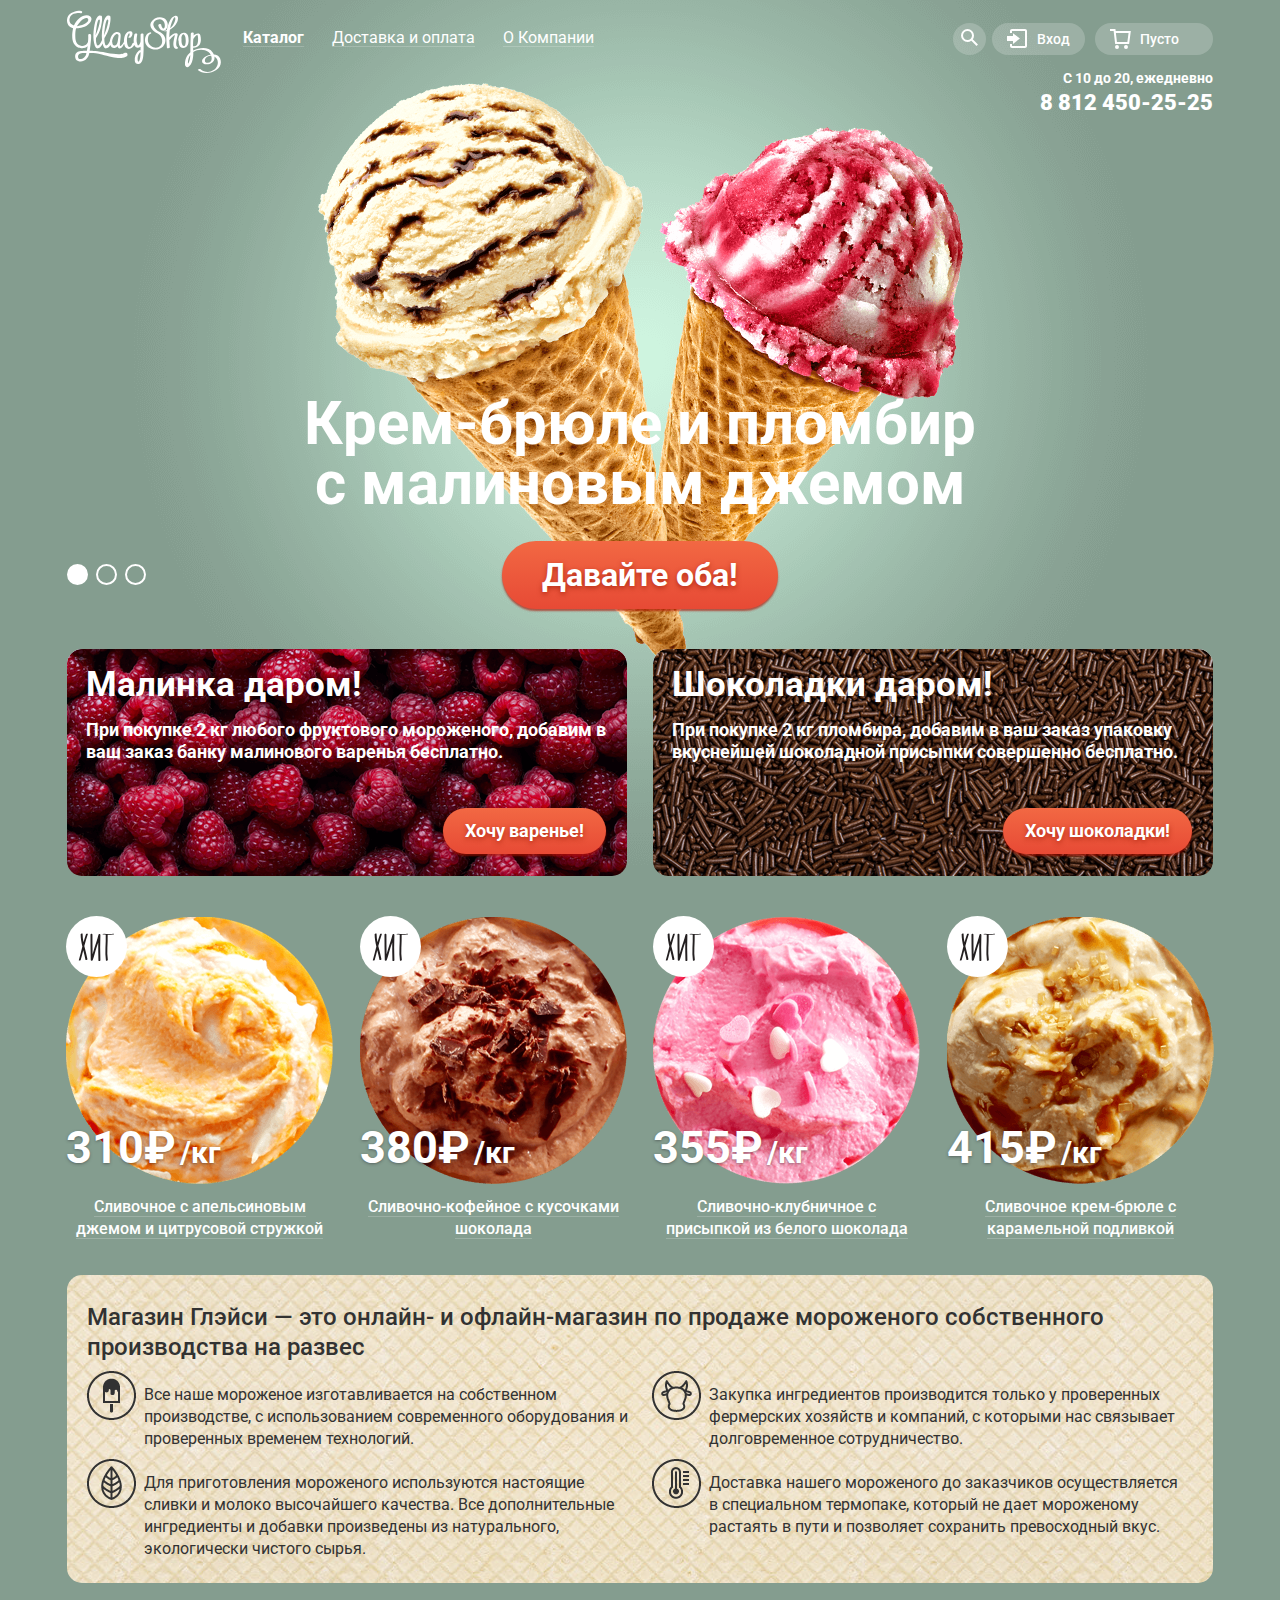
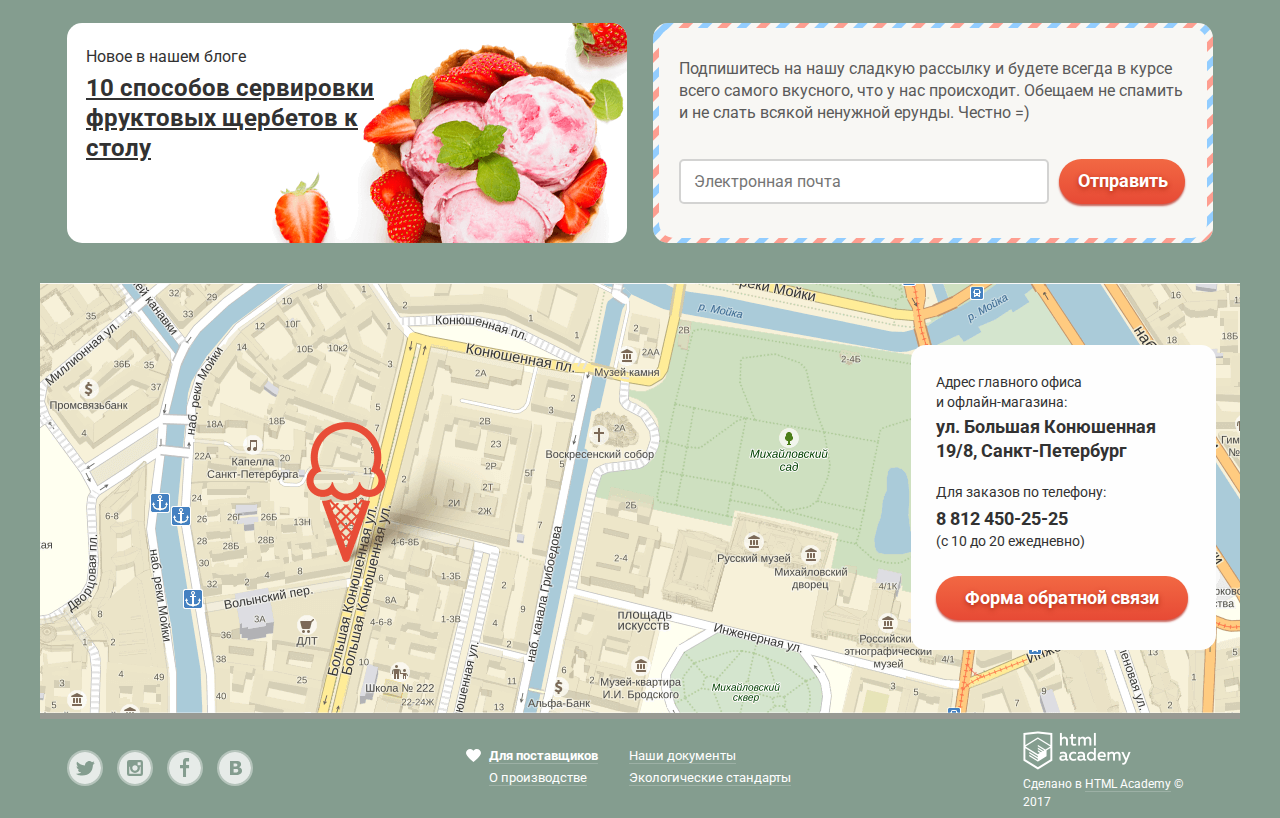
==== index.html @ 1980ea55 "почти готовый проект" ====
<!DOCTYPE html>
<html lang="ru">
  <head>
    <meta charset="utf-8">
    <title>HTML Academy: Глейси</title>
    <link href="https://fonts.googleapis.com/css?family=Roboto:400,500,700&amp;subset=cyrillic" rel="stylesheet">
    <link href="css/normalize.css" rel="stylesheet">
    <link href="css/style.css" rel="stylesheet">
  </head>
  <body>
    <input class="visually-hidden" type="radio" id="product-1" name="toggle" checked>
    <input class="visually-hidden" type="radio" id="product-2" name="toggle">
    <input class="visually-hidden" type="radio" id="product-3" name="toggle">
    <div class="site-wrapper">
      
      <header class="main-header container">
        <section class="main-navigation">
          <h2 class="visually-hidden">Главное меню</h2>
          <nav>
            <a class="logo-navigation">
              <img src="img-svg/logo.svg" alt="Логотип компании GllacyShop" width="154" height="64">
            </a>
            <ul class="site-navigation">
              <li class="main-menu">
                <a class="main-menu-catalog" href="#">Каталог</a>
                <ul class="catalog-menu">
                  <li class="catalog-menu-new">
                    <a href="#">Новинки</a>
                  </li>
                  <li>
                    <a href="catalog-sundae.html">Сливочное</a>
                  </li>
                  <li>
                    <a href="#">Щербеты</a>
                  </li>
                  <li>
                    <a href="#">Фруктовый лед</a>
                  </li>
                  <li>
                    <a href="#">Мелорин</a>
                  </li>
                </ul>
              </li>
              <li class="main-menu">
                <a href="#">Доставка и оплата</a>
              </li>
              <li class="main-menu">
                <a href="#">О Компании</a>
              </li>
            </ul>
          </nav>
          <ul class="user-navigation">
            <li class="search-item">
              <a href="#">
                <span class="visually-hidden">Поиск</span>
                <svg width="17" height="17">
                  <image overflow="visible" width="17" height="17"/>
                  <path fill="#FFF" d="M16.958 15.527L11.75 10.32A6.455 6.455 0 0 0 13 6.5 6.5 6.5 0 1 0 6.5 13a6.465 6.465 0 0 0 3.839-1.263l5.205 5.204 1.414-1.414zM6.5 11C4.019 11 2 8.981 2 6.5S4.019 2 6.5 2 11 4.019 11 6.5 8.981 11 6.5 11z"/>
                </svg>
              </a>
                      <!--Форма для поиска-->
              <div class="wrapper-form">
                <form class="search-form" name="search-form" action="https://echo.htmlacademy.ru" method="post">
                  <label for="search-id" class="visually-hidden visually-hidden-active">Поиск по сайту</label>
                  <input type="text" name="search" id="search-id" placeholder="Что ищем?" required>
                </form>
              </div>
            </li>
            <li class="login-link-item">
              <a class="login-link" href="#">
                Вход
                <svg width="21" height="19" viewBox="0 0 21 19">
                  <g fill="#fff">
                    <path d="M6 14.875L12.917 9.5 6 4.125v2.917H-.042v4.917H6z"/>
                    <path d="M18 0H5C3.9 0 3 .9 3 2v2h2V2h13v15H5v-2H3v2c0 1.1.9 2 2 2h13c1.1 0 2-.9 2-2V2c0-1.1-.9-2-2-2z"/>
                  </g>
                </svg>
              </a>
                      <!--Форма входа-->
              <div class="wrapper-form">
                <form class="login-link-form" name="login-link-form" action="https://echo.htmlacademy.ru" method="post">
                  <label for="email-login-link" class="visually-hidden visually-hidden-active">Электронная почта</label>
                  <input class="email" type="email" name="email" id="email-login-link" placeholder="Электронная почта" required>
                  <label for="password-login-link" class="visually-hidden visually-hidden-active">Пароль</label>
                  <input class="password" type="password" name="password" id="password-login-link" placeholder="Пароль" required>
                  <input class="btn login-link-btn" type="submit" value="Войти">
                  <a class="remember show-hover" href="#">Забыли пароль?</a>
                  <a class="registration show-hover" href="#">Новая регистрация</a>
                </form>
              </div>
            </li>
            <li class="basket-disabled">
              <a href="#">
                <span class="visually-hidden">Корзина</span>
                Пусто
              </a>
            </li>
          </ul>
        </section>
        <p class="tel">
          С 10 до 20, ежедневно
          <b>8 812 450-25-25</b>
        </p>
      </header>

      <main>
        <h1 class="visually-hidden">Магазин по продаже мороженого GllacyShop</h1>

        <section class="slider container">
          <div class="slider-controls">
            <label for="product-1">Первый</label>
            <label for="product-2">Второй</label>
            <label for="product-3">Третий</label>
          </div>
          <ul class="slider-list">
            <li class="slider-item slide" id="slide1">
              <h3 class="slide-title">
                Крем-брюле и пломбир с малиновым джемом
              </h3>
              <a class="btn slider-btn" href="#">Давайте оба!</a>
            </li>
            <li class="slider-item slide" id="slide2">
              <h3 class="slide-title">
                Шоколадный пломбир и лимонный сорбет
              </h3>
              <a class="btn slider-btn" href="#">Давайте оба!</a>
            </li>
            <li class="slider-item slide" id="slide3">
              <h3 class="slide-title">
                Пломбир с помадкой и клубничный щербет
              </h3>
              <a class="btn slider-btn" href="#">Давайте оба!</a>
            </li>
          </ul>
        </section>

        <section class="promo container">
          <h2 class="visually-hidden">Акции</h2>
          <ul class="promo-wrapper">
            <li class="promo-item">
              <h3>Малинка даром!</h3>
              <p>При покупке 2 кг любого фруктового мороженого, добавим в ваш заказ банку малинового варенья бесплатно.</p>
              <a href="#" class="btn promo-btn">Хочу варенье!</a>
            </li>
            <li class="promo-item">
              <h3>Шоколадки даром!</h3>
              <p>При покупке 2 кг пломбира, добавим в ваш заказ упаковку вкуснейшей шоколадной присыпки совершенно бесплатно.</p>
              <a href="#" class="btn promo-btn">Хочу шоколадки!</a>
            </li>
          </ul>
        </section>

        <section class="catalog container-catalog">
          <h2 class="visually-hidden">Каталог товаров</h2>
          <ul class="catalog-list">
            <li class="catalog-item hit">
              <figure>
                <img src="img-png/catalog-item-1.png" width="267" height="267" alt="Сливочное с апельсиновым джемом и цитрусовой стружкой">
                <figcaption>
                  <a href="#" class="show-hover-white underline">Сливочное с апельсиновым джемом и цитрусовой стружкой</a>
                </figcaption>
              </figure>
              <p class="catalog-price">
                <b>310₽</b>
                <span>/кг</span>
              </p>
              <div class="btn-hidden">
                <a class="btn catalog-btn">Быстрый просмотр</a>
              </div>   
            </li>
            <li class="catalog-item hit">
              <figure>
                <img src="img-png/catalog-item-2.png" width="267" height="267" alt="Сливочно-кофейное с кусочками шоколада">
                <figcaption>
                  <a href="#" class="show-hover-white underline">Сливочно-кофейное с кусочками шоколада</a>
                </figcaption>
              </figure>
              <p class="catalog-price">
                <b>380₽</b>
                <span>/кг</span>
              </p>
              <div class="btn-hidden">
                <a class="btn catalog-btn" href="#">Быстрый просмотр</a>
              </div>
            </li>
            <li class="catalog-item hit">
              <figure>
                <img src="img-png/catalog-item-3.png" width="267" height="267" alt="Сливочно-клубничное с присыпкой из белого шоколада">
                <figcaption>
                  <a href="#" class="show-hover-white underline">Сливочно-клубничное с присыпкой из белого шоколада</a>
                </figcaption>
              </figure>
              <p class="catalog-price">
                <b>355₽</b>
                <span>/кг</span>
              </p>
              <div class="btn-hidden">
                <a class="btn catalog-btn" href="#">Быстрый просмотр</a>
              </div>
            </li>
            <li class="catalog-item hit">
              <figure>
                <img src="img-png/catalog-item-4.png" width="267" height="267" alt="Сливочноe крем-брюле с карамельной подливкой">
                <figcaption>
                  <a href="#" class="show-hover-white underline">Сливочноe крем-брюле с карамельной подливкой</a>
                </figcaption>
              </figure>
              <p class="catalog-price">
                <b>415₽</b>
                <span>/кг</span>
              </p>
              <div class="btn-hidden">
                <a class="btn catalog-btn" href="#">Быстрый просмотр</a>
              </div>
            </li>
          </ul>
        </section>

        <section class="features container">     
          <h2 class="visually-hidden">Преимущества</h2>
          <p>Магазин Глэйси — это онлайн- и офлайн-магазин по продаже мороженого собственного производства на развес</p>
          <ul>
            <li class="features-item">
              <p class="features-text">Все наше мороженое изготавливается на собственном производстве, с использованием современного оборудования и проверенных временем технологий.</p>
            </li>
            <li class="features-item">
              <p class="features-text">Закупка ингредиентов  производится только у проверенных фермерских хозяйств и компаний, с которыми нас связывает долговременное сотрудничество.</p>
            </li>
            <li class="features-item">
              <p class="features-text">Для приготовления мороженого используются настоящие сливки и молоко высочайшего качества. Все дополнительные ингредиенты и добавки произведены из натурального, экологически чистого сырья.</p>
            </li>
            <li class="features-item">
              <p class="features-text">Доставка нашего мороженого до заказчиков осуществляется в специальном термопаке, который не дает мороженому растаять в пути и позволяет сохранить превосходный вкус.</p>
            </li>
          </ul>
        </section>

        <div class="blog-spam container">
          <article class="blog">
            <h2 class="visually-hidden">Блог</h2>
            <p>Новое в нашем блоге</p>
            <a class="show-hover" href="#">10 способов сервировки фруктовых щербетов к столу</a>
          </article>

          <section class="spam">
            <div class="spam-wrapper">
              <h2 class="visually-hidden">Рассылка</h2>
              <p class="spam-text">Подпишитесь на нашу сладкую рассылку и будете всегда в курсе всего самого вкусного, что у нас происходит. Обещаем не спамить и не слать всякой ненужной ерунды. Честно =)</p>
              <form name="spam-form" action="https://echo.htmlacademy.ru" method="post">
                <label for="spam-form-email" class="visually-hidden visually-hidden-active">Электронная почта</label>
                <input class="email" type="email" name="email" id="spam-form-email" placeholder="Электронная почта" required>
                <button class="btn spam-btn" type="submit">Отправить</button>
              </form>
            </div>
          </section>
        </div>

        <section class="map container-map">
          <h2 class="visually-hidden">Наш магазин на карте</h2>
          <img src="img-png/map.png" width="1200" height="430" alt="Наш магазин на карте">
          <iframe class="map-google" src="https://www.google.com/maps/embed?pb=!1m18!1m12!1m3!1d1998.5990037349977!2d30.321732489117814!3d59.93879585156386!2m3!1f0!2f0!3f0!3m2!1i1024!2i768!4f13.1!3m3!1m2!1s0x4696310fca5ba729%3A0xea9c53d4493c879f!2sBolshaya+Konyushennaya+Street%2C+19%2C+Sankt-Peterburg%2C+191186!5e0!3m2!1sen!2sru!4v1522317524189" width="1200" height="430" frameborder="0" style="border:0" allowfullscreen></iframe>
          <section class="contact">
            <h2 class="visually-hidden">Адрес и телефон</h2>
            <p class="contact-text-1">Адрес главного офиса и офлайн-магазина:</p>
            <b>ул. Большая Конюшенная 19/8, Санкт-Петербург</b>
            <p class="contact-text-2">
              Для заказов по телефону:
              <b>8 812 450-25-25</b>
              (с 10 до 20 ежедневно)
            </p>
            <a class="btn contact-btn" href="#">Форма обратной связи</a>
          </section>
        </section>
      </main>

      <footer class="footer-wrapper container">
        <ul class="footer-social">
          <li class="social-item">
            <a href="#">
              <span class="visually-hidden">Твиттер</span>
            </a>
          </li>
          <li class="social-item">
            <a href="#">
              <span class="visually-hidden">Инстаграм</span>
            </a>
          </li>
          <li class="social-item">
            <a href="#">
              <span class="visually-hidden">Фейсбук</span>
            </a>
          </li>
          <li class="social-item">
            <a href="#">
              <span class="visually-hidden">Вконтакте</span>
            </a>
          </li>
        </ul>
        <ul class="footer-menu">
          <li>
            <a class="show-hover-white underline" href="#">Для поставщиков</a>
          </li>
          <li>
            <a class="show-hover-white underline" href="#">Наши документы</a>
          </li>
          <li>
            <a class="show-hover-white underline" href="#">О производстве</a>
          </li>
          <li>
            <a class="show-hover-white underline" href="#">Экологические стандарты</a>
          </li>
        </ul>
        <div class="footer-copyright">
          <a class="logo-htmlacademy" href="https://htmlacademy.ru/intensive/htmlcss">
            <img src="img-png/logo-htmlacademy.png" width="108" height="39" alt="HTML Academy">
          </a>
          <p>
            Сделано в 
            <a class="show-hover-white underline" href="https://htmlacademy.ru/intensive/htmlcss">
            HTML Academy</a>
            © 2017
          </p>
        </div>
      </footer>
    </div>
        <!--Форма обратной связи-->
    <section class="modal-feedback">
      <h2 class="visually-hidden">Форма обратной связи</h2>
      <form class="feedback-form" name="feedback-form" action="https://echo.htmlacademy.ru" method="post">
        <p>Мы обязательно вам ответим!</p>
        <label for="feedback-form-name" class="visually-hidden visually-hidden-active">Как вас зовут?</label>
        <input class="name" type="text" name="name" id="feedback-form-name" placeholder="Как вас зовут?">
        <label for="feedback-form-email" class="visually-hidden visually-hidden-active">Ваша почта для ответа?</label>
        <input class="email" type="email" name="email" id="feedback-form-email" placeholder="Ваша почта для ответа?">
        <label for="feedback-form-feedback" class="visually-hidden visually-hidden-active">Ваше сообщение</label>
        <textarea class="feedback" name="feedback" id="feedback-form-feedback" rows="5" placeholder="Напишите что-нибудь..."></textarea>
        <input class="btn feedback-btn" type="submit" value="Отправить">
      </form>
      <button class="close-btn" type="button">
        <span class="visually-hidden">Закрыть</span>
      </button>
    </section>
    <div class="modal-overlay"></div>
    
    <script src="/js/scripts.js"></script>
  </body>
</html>
---- css/style.css ----
html,
body {
  min-height: 100vh;
  margin: 0;
}

body {
  padding: 0;
  font-family: "Roboto", "Arial", sans-serif;
  font-size: 16px;
  line-height: 22px;
  color: #ffffff;
  background-color: #849d8f;
}

a {
  text-decoration: none;
}

img {
  max-width: 100%;
  height: auto;
}

.visually-hidden:not(:focus):not(:active),
input[type="checkbox"].visually-hidden,
input[type="radio"].visually-hidden,
.visually-hidden-active:not(:focus):active {
  position: absolute;
  width: 1px;
  height: 1px;
  margin: -1px;
  padding: 0;
  border: 0;
  white-space: nowrap;
  -webkit-clip-path: inset(100%);
          clip-path: inset(100%);
  clip: rect(0 0 0 0);
  overflow: hidden;
}

.btn {
  display: inline-block;
  padding: 12px 44px;
  font: inherit;
  font-weight: 700;
  font-size: 18px;
  line-height: 24px;
  text-align: center;
  color: #ffffff;
  vertical-align: top;
  text-decoration: none;
  text-shadow: 0px 2px 5px rgba(160, 32, 11, 0.76);
  background-color: #e84d37;
  border: none;
  background-image: -webkit-gradient(linear, left top, left bottom, from(#f26843), to(#e74a35));
  background-image: -webkit-linear-gradient(top, #f26843 0%, #e74a35 100%);
  background-image: -o-linear-gradient(top, #f26843 0%, #e74a35 100%);
  background-image: linear-gradient(to bottom, #f26843 0%, #e74a35 100%);
  border-radius: 50px;
  -webkit-box-shadow: 0px 2px 2px 0px rgba(172, 16, 0, 0.64);
          box-shadow: 0px 2px 2px 0px rgba(172, 16, 0, 0.64);
  cursor: pointer;
}

.btn:hover,
.btn:focus {
  background-color: #f07b64;
  background-image: -webkit-gradient(linear, left top, left bottom, from(#f58669), to(#ec6f5e));
  background-image: -webkit-linear-gradient(top, #f58669 0%, #ec6f5e 100%);
  background-image: -o-linear-gradient(top, #f58669 0%, #ec6f5e 100%);
  background-image: linear-gradient(to bottom, #f58669 0%, #ec6f5e 100%);
  -webkit-box-shadow: 0px 2px 2px 0px rgba(172, 16, 0, 1);
          box-shadow: 0px 2px 2px 0px rgba(172, 16, 0, 1);
  text-shadow: 0px 2px 5px rgba(160, 32, 11, 0.76);
}

.btn:active { 
  background-color: #db543a;
  background-image: -webkit-gradient(linear, left top, left bottom, from(#d84732), to(#e1613e));
  background-image: -webkit-linear-gradient(top, #d84732 0%, #e1613e 100%);
  background-image: -o-linear-gradient(top, #d84732 0%, #e1613e 100%);
  background-image: linear-gradient(to bottom, #d84732 0%, #e1613e 100%);
  -webkit-box-shadow: inset 0px 2px 2px 0px rgba(172, 16, 0, 1);
          box-shadow: inset 0px 2px 2px 0px rgba(172, 16, 0, 1);
  text-shadow: 0px 2px 5px rgba(160, 32, 11, 0.76);
}

.site-wrapper {
  min-width: 940px;
  min-height: 100vh;
  background-color: #849d8f;
  background-image: url("../img-png/slider-1.png");
  background-repeat: no-repeat;
  background-position: top center;
}

.site-wrapper::before,
.site-wrapper::after {
  content: "";
  visibility: hidden;
}

.site-wrapper::before {
  background-image: url("../img-png/slider-2.png");
}

.site-wrapper::after {
  background-image: url("../img-png/slider-3.png");
}

.main-header {
  position: relative;
  min-height: 85px;
  padding-bottom: 40px;
}

.logo-navigation {
  margin-top: 10px;
}

.site-navigation,
.user-navigation,
.catalog-menu {
  margin: 0;
  padding: 0;
  list-style: none;
}

.site-navigation{
  margin-top: 27px;
  padding-left: 8px;
}

.site-navigation a,
.user-navigation a {
  color: #ffffff;
}

.main-menu:first-child {
  position: relative;
  font-weight: 700;
} 

.main-menu > a {
  position: relative;
  padding: 7px 14px;
  border-radius: 20px;
}

.main-menu > a:not(.current)::after {
  content: "";
  position: absolute; 
  right: 14px;  
  left: 14px;
  bottom: 7px;
  height: 1px;
  background-color: rgba(255, 255, 255, 0.2);
}

.main-menu > a:hover::after,
.main-menu > a:focus::after {
  display: none;
}

.main-menu > a:hover,
.main-menu > a:focus,
.main-menu:hover .main-menu-catalog {
  color: #333333;
  background-color: #f7f6f3;
}

.main-menu > a:active {
  color: #333333;
  background-color: #ededed;
  -webkit-box-shadow: inset 0px 2px 1px 0px rgba(105, 105, 105, 1);
          box-shadow: inset 0px 2px 1px 0px rgba(105, 105, 105, 1);
}

.catalog-menu {
  display: none;
  position: absolute;
  z-index: 1;
  top: 30px;
  width: 143px;
  min-height: 171px;
  background-color: #f8f7f4;
  border-radius: 5px; 
  -webkit-box-shadow: 0px 20px 20px 0px rgba(0, 0, 0, 0.4); 
          box-shadow: 0px 20px 20px 0px rgba(0, 0, 0, 0.4);
}

.catalog-menu-new:first-of-type a {
  font-weight: 700;
}

.catalog-menu-new:first-of-type::after {
  content: "";
  position: absolute;
  left: 6px;
  top: 39px;
  height: 1px;
  width: 128px;
  background-color: #d1d0ce;
}

.catalog-menu a {
  display: block;
  height: 28px;
  margin-top: 5px;
  margin-bottom: 5px;
  -webkit-box-sizing: border-box;
          box-sizing: border-box; 
  padding: 5px 20px 5px 21px;
  font-size: 14px;
  line-height: 16px;
  font-weight: 400;
  color: #323232;
}

.catalog-menu a:hover {
  background-color: #fbded7;
}

.catalog-menu a:active {
  background-color: #f6b5a5;
}

.main-menu:hover .catalog-menu,
.main-menu:focus .catalog-menu {
  display: block;
}

.main-menu .current{
  color: #ffffff;
  background-color: #d07058;
}

.main-menu .current:hover,
.main-menu .current:focus {
  color: #ffffff;
  background-color: #d07058;
}

.user-navigation {
  display: -webkit-box;
  display: -ms-flexbox;
  display: flex;
  -ms-flex-wrap: wrap;
      flex-wrap: wrap;
  width: 260px;
  margin-top: 23px;
  -webkit-box-pack: justify;
      -ms-flex-pack: justify;
          justify-content: space-between;
  -webkit-box-align: start;
      -ms-flex-align: start;
          align-items: flex-start;
}

.user-navigation a{
  font-size: 14px;
  line-height: 16px;
  font-weight: 500;
  background-color: rgba(255, 255, 255, 0.2);
}

.underline {
  -webkit-box-shadow: 0px 1px 0px rgba(255, 255, 255, 0.2);
          box-shadow: 0px 1px 0px rgba(255, 255, 255, 0.2);
}

.show-hover:hover,
.show-hover:focus,
.show-hover:active {
  color: #e84d37;
}

.container {
  width: 1146px;
  margin: 0 auto;
  padding: 0 27px;
}

.main-navigation {
  display: -webkit-box;
  display: -ms-flexbox;
  display: flex;
  -webkit-box-pack: justify;
      -ms-flex-pack: justify;
          justify-content: space-between;
  -webkit-box-align: start;
      -ms-flex-align: start;
          align-items: flex-start;
}

.main-navigation nav {
  display: -webkit-box;
  display: -ms-flexbox;
  display: flex;
  -ms-flex-wrap: wrap;
      flex-wrap: wrap;
  width: 853px; 
}

.site-navigation {
  display: -webkit-box;
  display: -ms-flexbox;
  display: flex;
  -ms-flex-wrap: wrap;
      flex-wrap: wrap;
  -ms-flex-line-pack: baseline;
      align-content: baseline;
}

.search-item {
  position: relative;
}

.search-item a {
  display: block;
  padding: 6px 8px;
  border-radius: 50%;
}

.search-item a:hover,
.search-item a:focus,
.login-link:hover,
.login-link:focus,
.login-link-item:hover .login-link,
.search-item:hover a {
  color: #323232;
  background-color: #f8f7f4;
}

.search-item a:hover path,
.search-item a:focus path,
.search-item:hover path,
.search-item:focus path {
  fill: #000000;
}

.login-link-item {
  position: relative;
}

.login-link {
  display: block;
  position: relative;
  margin-right: 4px;
  padding-top: 8px;
  padding-bottom: 8px;
  padding-left: 45px;
  padding-right: 15px;
  border-radius: 20px;
}

.login-link svg {
  position: absolute;
  top: 6px;
  left: 15px;
}

.login-link:hover g,
.login-link:focus g,
.login-link-item:hover g,
.login-link-item:focus g {
  fill: #000;
}

.basket-disabled a {
  display: block;
  position: relative;
  padding-top: 8px;
  padding-bottom: 8px;
  padding-left: 45px;
  padding-right: 34px;
  border-radius: 20px;
}

.basket-disabled a::before {
  content: "";
  position: absolute;
  top: 6px;
  left: 15px;
  width: 21px;
  height: 20px;
  background-image: url("../img-svg/basket.svg");
  background-repeat: no-repeat;
  background-position: 0 0;
}

.basket-active {
  position: relative;
}

.basket-active > a {
  display: block;
  position: relative;
  padding: 8px 15px 8px 45px;
  color: #323232;
  background-color: #f7f6f3;
  border-radius: 20px;
}

.basket-active > a::before {
  content: "";
  position: absolute;
  top: 6px;
  left: 15px;
  width: 21px;
  height: 20px;
  background-image: url("../img-svg/basket-red.svg");
  background-repeat: no-repeat;
  background-position: 0 0;
}

.basket-table {
  display: none;
  position: absolute;
  z-index: 1;
  top: 30px;
  right: -5px;
  -webkit-box-sizing: border-box;
          box-sizing: border-box;
  width: 540px;
  height: 242px;
  margin: 5px;
  padding: 8px 15px 31px 12px;
  font-size: 13px;
  line-height: 16px;
  color: #323232;
  background-color: #f8f7f4;
  border-radius: 6px;
  -webkit-box-shadow: 0px 20px 20px 0px rgba(0, 0, 0, 0.4);
          box-shadow: 0px 20px 20px 0px rgba(0, 0, 0, 0.4);
}

.basket-active:hover .basket-table {
  display: block;
}

.close-btn-little {
  position: relative;
  width: 11px;
  height: 11px;
  margin-right: 9px;
  background-color: transparent;
  border: none;
}

.close-btn-little::before {
  content: "";
  position: absolute;
  top: 5px;
  left: 1px;
  width: 13px;
  height: 1px;
  background-color: #231f20;
  -webkit-transform: rotate(45deg);
      -ms-transform: rotate(45deg);
          transform: rotate(45deg);
}

.close-btn-little::after {
  content: "";
  position: absolute;
  top: 5px;
  left: 1px;
  width: 13px;
  height: 1px;
  background-color: #231f20;
  -webkit-transform: rotate(-45deg);
      -ms-transform: rotate(-45deg);
          transform: rotate(-45deg);
}

.basket-table-item:nth-child(1) {
  padding-top: 16px;
  vertical-align: top;
}

.basket-table-item:nth-child(2) {
  width: 43px;
  height: 33px;
  padding-top: 10px;
  vertical-align: top;
}

.basket-table-item:nth-child(3) {
  -webkit-box-sizing: border-box;
          box-sizing: border-box;
  width: 243px;
  padding-right: 25px;
  padding-top: 20px;
  padding-bottom: 14px;
  vertical-align: baseline;
}

.basket-table-item:nth-child(4) {
  width: 119px;
  margin-right: 21px;
  padding-top: 20px;
  vertical-align: baseline;
}

.basket-table-item:nth-child(5) {
  padding-right: 5px;
  padding-top: 20px;
  vertical-align: baseline;
}

.basket-table-price {
  color: #999999;
}

.basket-table-sum {
  border-top: 1px solid #cacac7;
  padding-top: 13px;
  padding-bottom: 13px;
  font-size: 15px;
  line-height: 18px;
  font-weight: 700;
  text-align: right;
}

.basket-active .basket-table-btn {
  float: right;
  padding: 9px 15px;
  font-size: 18px;
  line-height: 24px;
  font-weight: 700;
}

.search-form,
.login-link-form {
  z-index: 1;
  color: #323232;
  background-color: #f8f7f4;
}

.wrapper-form {
  padding: 5px;
}

.search-form {
  display: none;
  position: absolute;
  top: 35px;
  right: 0px;
  width: 310px;
  min-height: 44px;
  padding: 20px 15px 20px 15px;
  border-radius: 6px;
  -webkit-box-shadow: 0px 20px 20px 0px rgba(0, 0, 0, 0.4);
          box-shadow: 0px 20px 20px 0px rgba(0, 0, 0, 0.4);
}

.search-form input[type="text"] {
  width: 280px;
  padding: 9px 15px 10px 15px;
  font: inherit;
  font-size: 14px;
  line-height: 24px;
  border: 1px solid #d3d3d2;
  color: #323232;
  border-radius: 10px;
}

.search-form input[type="text"]:hover {
  -webkit-box-shadow: inset 0 0 0 1px #c7c6c5;
          box-shadow: inset 0 0 0 1px #c7c6c5;
  border-color: #c7c6c5;
}

.search-form input[type="text"] {
  outline: none;
}

.search-form input[type="text"]:active,
.search-form input[type="text"]:focus {
  -webkit-box-shadow: inset 0 0 0 1px #8fbdec;
          box-shadow: inset 0 0 0 1px #8fbdec;
  border-color: #8fbdec;
}

.search-form input[type="text"]::-webkit-input-placeholder {
  color: #999999;
}

.search-form input[type="text"]:-ms-input-placeholder {
  color: #999999;
}

.search-form input[type="text"]::-ms-input-placeholder {
  color: #999999;
}

.search-form input[type="text"]::placeholder {
  color: #999999;
}

.search-item:hover .search-form,
.search-item:focus .search-form {
  display: block;
}

.login-link-form {
  display: none;
  position: absolute;
  top: 35px;
  right: 0;
  -webkit-box-sizing: border-box;
          box-sizing: border-box;
  width: 277px;
  min-height: 214px;
  padding: 20px 17px 22px 19px;
  border-radius: 6px;
  -webkit-box-shadow: 0px 20px 20px 0px rgba(0, 0, 0, 0.4);
          box-shadow: 0px 20px 20px 0px rgba(0, 0, 0, 0.4);
}

.login-link-form input[type="email"],
.login-link-form input[type="password"] {
  width: 240px;
  -webkit-box-sizing: border-box;
          box-sizing: border-box;
  margin-bottom: 20px;
  padding: 9px 15px;
  font: inherit;
  font-size: 14px;
  line-height: 24px;
  color: #323232; 
  border: 1px solid #d3d3d2;
  border-radius: 10px;
}

.login-link-form input[type="email"]::-webkit-input-placeholder,
.login-link-form input[type="password"]::-webkit-input-placeholder {
  color: #999999;
}

.login-link-form input[type="email"]:-ms-input-placeholder,
.login-link-form input[type="password"]:-ms-input-placeholder {
  color: #999999;
}

.login-link-form input[type="email"]::-ms-input-placeholder,
.login-link-form input[type="password"]::-ms-input-placeholder {
  color: #999999;
}

.login-link-form input[type="email"]::placeholder,
.login-link-form input[type="password"]::placeholder {
  color: #999999;
}

.login-link-form a {
  padding-left: 20px;
  font-size: 13px;
  line-height: 24px;
  font-weight: 400;
  color: #323232;
  text-decoration: underline;
}

.login-link-item:hover .login-link-form,
.login-link-item:focus .login-link-form {
  display: block;
}

.login-link-btn {
  float: left;
  padding: 11px 25px 10px 25px;
}

.login-link-form input[type="email"]:hover,
.login-link-form input[type="password"]:hover {
  border-color: #c7c6c5;
  -webkit-box-shadow: inset 0 0 0 1px #c7c6c5;
          box-shadow: inset 0 0 0 1px #c7c6c5;
}

.login-link-form input[type="email"],
.login-link-form input[type="password"] {
  outline: none;
}

.login-link-form input[type="email"]:active,
.login-link-form input[type="password"]:active,
.login-link-form input[type="email"]:focus,
.login-link-form input[type="password"]:focus {
  border-color: #8fbdec;
  -webkit-box-shadow: inset 0 0 0 1px #8fbdec;
          box-shadow: inset 0 0 0 1px #8fbdec;
}

.tel {
  position: absolute;
  right: 27px; 
  bottom: -30px;
  margin: 0;
  padding: 0;
  font-size: 14px;
  line-height: 16px;
  font-weight: 700;
  text-align: right;
}

.tel b {
  display: block;
  padding-top: 5px;
  font-size: 22px;
  line-height: 24px;
}

.slide {
  display: none;
}

.slider {
  position: relative; 
  margin-bottom: 40px;
  padding-top: 309px;
  padding-left: 0px;
  padding-right: 0px;
  text-align: center;
  color: #ffffff;
}

.slider-list {
  margin: 0;
  padding: 0;
  list-style: none;
}

.slide-title {
  width: 700px;
  margin: 0 auto;
  margin-bottom: 27px;
  font-size: 60px;
  line-height: 60px;
  font-weight: 700;
}

.slider-controls {
  position: absolute;
  z-index: 1;
  bottom: 23px;
  left: 0;
  font-size: 0;
}

.slider-controls label {
  display: inline-block;
  width: 17px;
  height: 17px;
  margin-right: 8px;
  vertical-align: top;
  background-color: transparent;
  border: 2px solid #ffffff;
  border-radius: 50%;
  cursor: pointer;
}

.slider-controls label:hover {
  background-color: rgba(248, 247, 244, 0.4);
}

.slider-btn {
  padding-right: 40px;
  padding-left: 40px;
  font-size: 32px;
  line-height: 44px;
  font-weight: 700;
}

#product-1:checked ~ .site-wrapper {
  background-color: #849d8f;
  background-image: url("../img-png/slider-1.png")
}

#product-2:checked ~ .site-wrapper {
  background-color: #8996a6;
  background-image: url("../img-png/slider-2.png");
}

#product-3:checked ~ .site-wrapper {
  background-color: #9d8b84;
  background-image: url("../img-png/slider-3.png");
}

#product-1:checked ~ .site-wrapper #slide1,
#product-2:checked ~ .site-wrapper #slide2,
#product-3:checked ~ .site-wrapper #slide3 {
  display: block;
}

#product-1:checked ~ .site-wrapper label[for="product-1"],
#product-2:checked ~ .site-wrapper label[for="product-2"],
#product-3:checked ~ .site-wrapper label[for="product-3"] {
  background-color: #ffffff;
}

.promo {
   margin-bottom: 35px;
}

.promo ul {
  list-style: none;
}

.promo-item {
  -webkit-box-sizing: border-box;
          box-sizing: border-box;
  width: 560px; 
  padding: 15px 21px 22px 19px;
  border-radius: 15px;
}

.promo-item:nth-of-type(1) {
  background-color: #761a2d;
  background-image: url("../img-png/raspberry.png");
  background-repeat: no-repeat;
  background-position: top center;
}

.promo-item:nth-of-type(2) {
  background-color: #492e21;
  background-image: url("../img-png/choco.png");
  background-repeat: no-repeat;
  background-position: top center;
}

.promo-item h3{
  margin: 0;
  margin-bottom: 14px;
  font-size: 35px;
  line-height: 41px;
  font-weight: 700; 
}

.promo-item p{
  margin: 0;
  margin-bottom: 45px;
  font-size: 18px;
  line-height: 22px;
  font-weight: 700; 
}

.promo-item .promo-btn {
  float: right;
  padding: 11px 22px;
  font-size: 18px;
  line-height: 24px;
  font-weight: 700; 
}

.promo-item .promo-btn:hover,
.promo-item .promo-btn:active {
  -webkit-box-shadow: 0px 1px 2px 0px rgba(172, 16, 0, 1);
          box-shadow: 0px 1px 2px 0px rgba(172, 16, 0, 1);
  text-shadow: none;
}

.promo-wrapper {
  display: -webkit-box;
  display: -ms-flexbox;
  display: flex;
  -ms-flex-wrap: wrap;
      flex-wrap: wrap;
  -webkit-box-pack: justify;
      -ms-flex-pack: justify;
          justify-content: space-between;
  padding: 0;
}

.container-catalog {
  width: 1174px;
  margin: 0 auto;
  padding: 0 13px;
}

.catalog-list {
  display: -webkit-box;
  display: -ms-flexbox;
  display: flex;
  margin: 0;
  padding: 0; 
  -ms-flex-wrap: wrap;
      flex-wrap: wrap;
  -ms-flex-pack: distribute;
      justify-content: space-around;
  -webkit-box-align: start;
      -ms-flex-align: start;
          align-items: flex-start;
  list-style: none;
}

.catalog-item {
  position: relative;
  -ms-flex-preferred-size: 267px;
      flex-basis: 267px;
  margin-bottom: 35px;
  padding: 6px 13px 0px 13px;
}

.catalog-item:hover figure {
  position: relative;
  z-index: 2;
}

.catalog-item:hover .catalog-price {
  z-index: 2;
}

.catalog-item figure {
  margin: 0;
  padding: 0;
}

.catalog-item figcaption {
  padding-top: 6px;
  padding-left: 5px;
  padding-right: 5px;
  font-weight: 500;
  text-align: center;
}

.catalog-list .hit::before {
  content: "";
  position: absolute;
  z-index: 3;
  top: 5px;
  left: 13px;
  width: 61px;
  height: 61px;
  background-image: url("../img-svg/hit.svg");
}

.catalog-price {
  position: absolute;
  top: 214px;
  left: 11;
  margin: 0;
  text-shadow: 0px 1px 3px rgba(49, 50, 53, 0.5);
}

.catalog-price b {
  font-size: 45px;
  line-height: 45px;
  font-weight: 700; 
}

.catalog-price span {
  font-size: 30px;
  line-height: 45px;
  font-weight: 700; 
}

.catalog-btn {
  padding-left: 15px;
  padding-right: 15px;
}

.catalog-item .btn-hidden {
  display: none;
  position: absolute;
  z-index: 1;
  right: 0;
  left: 0;
  top: 0;
  padding-top: 346px;
  padding-bottom: 20px;
  text-align: center;
  background-color: rgba(255, 255, 255, 0.2);
  border-radius: 5px;
  -webkit-box-shadow: 0px 20px 20px 0px rgba(0, 0, 0, 0.4);
          box-shadow: 0px 20px 20px 0px rgba(0, 0, 0, 0.4);
}

.catalog-item:hover .btn-hidden,
.catalog-item:focus .btn-hidden {
  display: block;
}

.features {
  -webkit-box-sizing: border-box;
          box-sizing: border-box;
  margin-bottom: 40px;
  padding: 27px 30px 23px 20px;
  color: #323232;
  background-color: #ede1c5;
  background-image: url("../img-jpg/waffle.jpg");
  background-repeat: repeat;
  background-position: top center;
  border-radius: 15px;
}

.features > p {
  margin: 0;
  font-size: 24px;
  line-height: 30px;
  font-weight: 500;
}

.features > ul {
  margin: 0;
  padding: 0px;
  display: -webkit-box;
  display: -ms-flexbox;
  display: flex;
  -ms-flex-wrap: wrap;
      flex-wrap: wrap;
  list-style: none;
}

.features-item {
  position: relative;
  -ms-flex-preferred-size: 545px;
      flex-basis: 545px;
  padding-right: 20px;
} 

.features-item:nth-child(2n) {
  -ms-flex-preferred-size: 530px;
      flex-basis: 530px;
  padding-right: 0px;
}

.features-text {
  margin: 0;
  margin-top: 22px;
  padding-left: 57px;
}

.features-item::after {
  content: "";
  position: absolute;
  top: 9px;
  left: 0px;
  width: 50px;
  height: 50px;
  background-image: url("../img-png/features_sprites.png");
  background-repeat: no-repeat;
}

.features-item:nth-of-type(1)::after {
  background-position: -10px -10px;
}

.features-item:nth-of-type(2)::after {
  background-position: -10px -79px;
}

.features-item:nth-of-type(3)::after {
  background-position: -79px -79px;
}

.features-item:nth-of-type(4)::after {
  background-position: -79px -10px;
}

.blog-spam {
  display: -webkit-box;
  display: -ms-flexbox;
  display: flex;
  -ms-flex-wrap: wrap;
      flex-wrap: wrap;
  -webkit-box-pack: justify;
      -ms-flex-pack: justify;
          justify-content: space-between;
  margin-bottom: 40px;
}

.blog {
  width: 560px;
  min-height: 220px;
  -webkit-box-sizing: border-box;
          box-sizing: border-box; 
  padding: 23px 250px 25px 19px;
  color: #323232;
  background-color: #ffffff;
  background-image: url("../img-png/strawberry.png");
  background-repeat: no-repeat;
  background-position: top center;
  border-radius: 15px;
}

.blog p {
  margin: 0;
  margin-bottom: 5px;
  padding: 0;
}

.blog a {
  color: #323232;
  font-size: 24px;
  line-height: 30px;
  font-weight: 700;
  text-decoration: underline;
}

.spam {
  -webkit-box-sizing: border-box;
          box-sizing: border-box;
  width: 560px;
  padding: 5px 6px;
  color: #5a5a5a;
  background-color: #f8f7f4;
  background-image: url("../img-svg/spam.svg");
  background-repeat: no-repeat;
  background-position: top center;
  border-radius: 15px;
}

.spam-wrapper {
  padding: 30px 16px 34px 20px; 
  background-color: #f8f7f4;
  border-radius: 15px;  
}

.spam-text {
  margin: 0;
  margin-bottom: 35px;
  padding: 0;
}

.spam input[type="email"] {
  -webkit-box-sizing: border-box;
          box-sizing: border-box;
  width: 370px;
  padding: 12px 15px 11px 13px;
  border: 2px solid #d3d3d2;
  border-radius: 5px;
}

.spam input[type="email"]:hover {
  border-color: #c7c6c5;
  -webkit-box-shadow: inset 0 0 0 1px #c7c6c5;
  box-shadow: inset 0 0 0 1px #c7c6c5;
}

.spam input[type="email"] {
  outline: none;
}

.spam input[type="email"]:active,
.spam input[type="email"]:focus {
  border-color: #8fbdec;
  -webkit-box-shadow: inset 0 0 0 1px #8fbdec;
  box-shadow: inset 0 0 0 1px #8fbdec;
}

.spam-btn {
  margin-left: 6px;
  padding: 10px 17px 11px 19px;
}

.map {
  position: relative;
  background-color: #989a93;
}

.container-map {
  width: 1200px;
  margin: 0 auto;
}

.map-google {
  position: absolute;
  top: 0;
  left: 0;
  width: 1200px;
  height: 430px;
}

.contact {
  position: absolute;
  right: 24px;
  top: 62px;
  -webkit-box-sizing: border-box;
          box-sizing: border-box;
  width: 305px;
  height: 305px;
  padding: 27px 25px 30px 25px;
  color: #323232;
  background-color: #fefefe;
  border-radius: 15px;
}

.contact p {
  padding: 0;
  margin: 0;
  font-size: 14px;
  line-height: 20px;
}

.contact b {
  display: block;
  margin: 0;
  padding: 0;
  font-size: 18px;
  line-height: 24px;
  font-weight: 700;
}

.contact .contact-text-1 {
  padding-right: 100px;
  padding-bottom: 3px;
}

.contact .contact-text-2 {
  padding-top: 19px;
  padding-bottom: 25px;
}

.contact-text-2 b {
  padding-top: 5px;
}

.contact-btn {
  padding-top: 10px;
  padding-bottom: 10px;
  padding-left: 29px;
  padding-right: 29px; 
}

/*стилизация особенностей страницы каталога Сливочное*/
.page-title {
  margin-top: 2px;
  margin-bottom: 23px;
  font-size: 35px;
  line-height: 41px;
  font-weight: 700;
}

.breadcrumbs {
  display: -webkit-box;
  display: -ms-flexbox;
  display: flex;
  margin-top: 10px;
  -ms-flex-wrap: wrap;
      flex-wrap: wrap;
  -webkit-box-pack: start;
      -ms-flex-pack: start;
          justify-content: flex-start;
  flex-wrap: wrap;
  list-style: none;
}

.breadcrumbs a {
  color: #ffffff;
  font-size: 14px;
  line-height: 16px;
}

.breadcrumbs li:not(:first-of-type) {
  position: relative;
  padding-left: 19px;
}

.breadcrumbs li:not(:first-of-type)::before {
  content: "\00BB";
  position: absolute;
  top: 0;
  left: 6px;
}

.filter {
  margin-bottom: 33px;
}

.filter-row {
  display: -webkit-box;
  display: -ms-flexbox;
  display: flex;
  width: 860px;
  margin-bottom: 15px;
  -ms-flex-wrap: wrap;
      flex-wrap: wrap;
  -webkit-box-pack: justify;
      -ms-flex-pack: justify;
          justify-content: space-between;
  -webkit-box-align: end;
      -ms-flex-align: end;
          align-items: flex-end;
}

.filter-row-sort {
  -ms-flex-preferred-size: 194px;
      flex-basis: 194px;
}

.filter-row-price {
  -ms-flex-preferred-size: 219px;
      flex-basis: 219px;
}

.filter-row-fat {
  -ms-flex-preferred-size: 416px;
      flex-basis: 416px;
}

.filter .sort {
  -webkit-box-sizing: border-box;
          box-sizing: border-box;
  height: 35px;
  padding: 6px 35px 7px 15px; 
  margin-top: 5px;
  color: #ffffff; 
  background-color: rgba(255, 255, 255, 0.2);
  background-image: url("../img-svg/icon-down%20white.svg");
  background-repeat: no-repeat;
  background-position: right 16px top 12px;
  border: none;
  border-radius: 20px;
  cursor: pointer;
  -webkit-appearance: none;
  -moz-appearance: none;
       appearance: none;
}

.filter .sort::-ms-expand {
  display: none;
}

.filter .sort:hover {
  color: #000000;
  background-image: url("../img-svg/icon-down.svg");
}

.sort-title,
.fat-title,
.filler-title,
.price-title {
  margin: 0;
  margin-bottom: 7px;
  padding-left: 15px;
  font-size: 14px;
  line-height: 16px;
  font-weight: 500;
}

.fat-block,
.filler-block {
  margin: 0;
  padding: 6px 0px 7px 15px;
  background-color: rgba(255, 255, 255, 0.2);
  border-radius: 20px;
}

.fat-block label,
.filler-block label {
  position: relative;
  padding-left: 30px;
  padding-right: 15px;
  font-size: 16px;
  line-height: 18px;
  font-weight: 500;
  cursor: pointer;
}

.filler-block label {
  padding-right: 19px;
}

.range-block {
  position: relative;
  -webkit-box-sizing: border-box;
          box-sizing: border-box;
  height: 36px;
  margin: 0;
  padding: 8px 20px;
  background-color: rgba(255, 255, 255, 0.2);
  border-radius: 20px;
  cursor: pointer;
}

.range-block::before {
  content: "";
  position: absolute;
  top: 16px;
  left: 20px;
  width: 176px;
  height: 4px;
  background-color: #f8f7f4;
  opacity: 0.5;
}

.range-block::after {
  content: "";
  position: absolute;
  top: 16px;
  left: 52px;
  width: 85px;
  height: 4px;
  background-color: #f8f7f4;
  opacity: 1;
}

.range-block img {
  width: 20px;
  height: 23px;
}

.range-block img:nth-child(1) {
  padding-left: 13px;
}

.range-block img:nth-child(2) {
  padding-left: 75px;
}

.filter-row-fat input[type="radio"] + .radio-indicator {
  position: absolute;
  top: -3px;
  left: 0px;
  width: 14px;
  height: 14px;
  border: 4px solid #ffffff;
  border-radius: 50%;
  opacity: 0.8;
}

.filter-row-fat input[type="radio"] + .radio-indicator:hover {
  opacity: 1;
}

.filter-row-filler input[type="checkbox"] + .checkbox-indicator {
  position: absolute;
  top: 0px;
  left: 0px; 
  width: 17px;
  height: 17px;
  border: 2px solid #ffffff;
  border-radius: 3px;
  opacity: 0.8;
}

.filter-row-filler input[type="checkbox"] + .checkbox-indicator:hover {
  opacity: 1;
}

.filter-row-fat input[type="radio"]:checked + .radio-indicator::before {
  content: "";
  position: absolute;
  top: 3px;
  left: 3px;
  width: 8px;
  height: 8px;
  background-color: #ffffff;
  border-radius: 50%;
}

.filter-row-filler input[type="checkbox"]:checked + .checkbox-indicator {
  top: -2px;
  border: 2px solid transparent;
}

.filter-row-filler input[type="checkbox"]:disabled + .checkbox-indicator,
.filter-row-fat input[type="radio"]:disabled + .radio-indicator {
  opacity: 0.4;
}

.filter-row-filler input[type="checkbox"]:checked + .checkbox-indicator::before {
  content: "";
  position: absolute;
  top: -2px;
  left: -2px;
  width: 27px;
  height: 23px;
  background-image: url("../img-svg/checkbox-on.svg");
  background-repeat: no-repeat;
  background-position: center;
}

.filter-row-filler {
  -ms-flex-preferred-size: 702px;
      flex-basis: 702px;
}

.btn-filter {
  padding: 7px 27px 7px 27px;
  color: #ffffff;
  font-size: 16px;
  line-height: 18px;
  font-weight: 500;
  background-color: rgba(255, 255, 255, 0.2);
  border: 2px solid #ffffff;
  border-radius: 20px;
}

.btn-filter:hover,
.btn-filter:focus {
  color: #323232;
  background-color: #fbfcfb;
}

.btn-filter:active {
  padding: 9px 28px 9px 28px;
  color: #323232;
  background-color: #eaeaea;
  border: none;
  -webkit-box-shadow: inset 0px 2px 1px 0px rgba(105, 105, 105, 1); 
          box-shadow: inset 0px 2px 1px 0px rgba(105, 105, 105, 1);
}

.pagination-list {
  display: -webkit-box;
  display: -ms-flexbox;
  display: flex;
  margin: 0;
  margin-top: 33px;
  margin-bottom: 28px;
   padding: 0;
  -ms-flex-wrap: wrap;
      flex-wrap: wrap;
  -webkit-box-pack: end;
      -ms-flex-pack: end;
          justify-content: flex-end;
  -webkit-box-align: center;
      -ms-flex-align: center;
          align-items: center;
  list-style: none;
}

.pagination-item {
  margin-right: 2px;
  margin-left: 2px;
  padding: 2px 8px 2px 8px;
  border-radius: 50%;
}

.pagination-item a {
  color: #ffffff;
  font-weight: 500;
}

.pagination-item:hover:not(.pagination-item-curent),
.pagination-item:focus:not(.pagination-item-curent) {
  background-color: rgba(255, 255, 255, 0.2);
}

.pagination-item:active a {
  color: #323232;
}

.pagination-item-curent {
  color: #323232;
  background-color: #ffffff;
}

.pagination-item-curent a {
  color: #323232;
}

.pagination-control {
  padding-top: 10px;
  padding-bottom: 10px;
  padding-left: 15px;
}

.pagination-control a {
  display: block;
  width: 9px;
  height: 25px;
  background-image: url("../img-png/paginator.png");
  background-repeat: no-repeat;
  background-position: 0 5px;
}

.pagination-control-left a {
  margin-right: 15px;
  -webkit-transform: rotate(180deg);
      -ms-transform: rotate(180deg);
          transform: rotate(180deg);
}

.pagination-control.disabled {
  opacity: 0.2;
}
/*окончание стилизации особенностей страницы каталога Сливочное*/

.footer-wrapper {
  display: -webkit-box;
  display: -ms-flexbox;
  display: flex;
  -webkit-box-pack: justify;
      -ms-flex-pack: justify;
          justify-content: space-between
}

.footer-social {
  display: -webkit-box;
  display: -ms-flexbox;
  display: flex;
  -ms-flex-wrap: wrap;
      flex-wrap: wrap;
  width: 267px;
  margin: 0;
  margin-top: 31px;
  padding: 0;
  list-style: none;
}

.social-item a {
  display: block;
  width: 32px;
  height: 32px;
  margin-right: 14px;
  background-repeat: no-repeat;
  background-position: center;
  border: 2px solid rgba(255, 255, 255, 0.5);
  border-radius: 50%;
  opacity: 0.8;
}

.social-item:nth-child(1) a {
  background-image: url("../img-svg/twit.svg");
} 

.social-item:nth-child(2) a {
  background-image: url("../img-svg/instagram.svg");
} 

.social-item:nth-child(3) a {
  background-image: url("../img-svg/fb.svg");
} 

.social-item:nth-child(4) a {
  background-image: url("../img-svg/vk.svg");
} 

.social-item a:hover,
.social-item a:focus,
.social-item a:active {
  border-color: rgba(255, 255, 255, 0.7);
  opacity: 1;
}

.footer-menu {
  display: -webkit-box;
  display: -ms-flexbox;
  display: flex;
  position: relative;
  -ms-flex-wrap: wrap;
      flex-wrap: wrap;
  width: 370px;
  margin: 25px 70px 30px 0px;
  padding: 0;
  list-style: none;
}

.footer-menu a {
  color: #ffffff;
  font-size: 13px;
  line-height: 18px;
}

.footer-menu li {
  -webkit-box-sizing: border-box;
          box-sizing: border-box;
  -ms-flex-preferred-size: 170px;
      flex-basis: 170px;
}

.footer-menu li:nth-of-type(1){
  font-weight: 700;
}

.footer-menu li:nth-of-type(1)::before {
  content: "";
  position: absolute;
  left: 7px;
  top: 5px;
  width: 15px;
  height: 13px;
  background-image: url("../img-svg/heart.svg");
  background-repeat: no-repeat;
}

.footer-menu li:nth-of-type(2n-1){
  width: 100px;
  padding-left: 30px;
}

.show-hover-white {
  color: #ffffff;
}

.show-hover-white:hover,
.show-hover-white:focus,
.show-hover-white:active {
  color: #ffbc9e;
}

.footer-copyright {
  width: 190px;
  margin-top: 12px;
  color: #fefefe;
  font-size: 12px;
  line-height: 18px;
}

.footer-copyright p {
  margin: 0px;
  padding: 0px;
}

.footer-copyright a {
  color: #fefefe;
}

.modal-feedback {
  display: none;
  position: fixed;
  top: 50%;
  left: 50%;
  -webkit-box-sizing: border-box;
          box-sizing: border-box;
  width: 478px;
  min-height: 442px;
  margin-top: -221px;
  margin-left: -239px;
  padding: 15px 25px 27px 24px;
  z-index: 5;
  color: #323232;
  background-color: #f8f7f4;
  border-radius: 10px;
}

@-webkit-keyframes bounce {
  0% {
    -webkit-transform: translateY(-2000px);
            transform: translateY(-2000px);
  }

  70% {
    -webkit-transform: translateY(30px);
            transform: translateY(30px);
  }

  90% {
    -webkit-transform: translateY(-10px);
            transform: translateY(-10px);
  }

  100% {
    -webkit-transform: translateY(0);
            transform: translateY(0);
  }
}

@keyframes bounce {
  0% {
    -webkit-transform: translateY(-2000px);
            transform: translateY(-2000px);
  }

  70% {
    -webkit-transform: translateY(30px);
            transform: translateY(30px);
  }

  90% {
    -webkit-transform: translateY(-10px);
            transform: translateY(-10px);
  }

  100% {
    -webkit-transform: translateY(0);
            transform: translateY(0);
  }
}

@-webkit-keyframes shake {
  0%,
  100% {
    -webkit-transform: translateX(0);
            transform: translateX(0);
  }

  10%,
  30%,
  50%,
  70%,
  90% {
    -webkit-transform: translateX(-10px);
            transform: translateX(-10px);
  }

  20%,
  40%,
  60%,
  80% {
    -webkit-transform: translateX(10px);
            transform: translateX(10px);
  }
}

@keyframes shake {
  0%,
  100% {
    -webkit-transform: translateX(0);
            transform: translateX(0);
  }

  10%,
  30%,
  50%,
  70%,
  90% {
    -webkit-transform: translateX(-10px);
            transform: translateX(-10px);
  }

  20%,
  40%,
  60%,
  80% {
    -webkit-transform: translateX(10px);
            transform: translateX(10px);
  }
}

.modal-overlay {
  display: none;
  position: fixed;
  top: 0;
  left: 0;
  width: 100%;
  height: 100%;
  z-index: 4;
  background-color: rgba(0, 0, 0, 0.3);
}

.modal-show {
  display: block;
  -webkit-animation: bounce 0.6s;
          animation: bounce 0.6s;
}

.modal-error {
  -webkit-animation: shake 0.6s;
          animation: shake 0.6s;
}

.modal-show-overlay {
  display: block;
}

.feedback-form p {
  padding: 0;
  margin: 0;
  font-size: 24px;
  line-height: 28px;
  font-weight: 500;
}

.feedback-form input[type="text"],
.feedback-form input[type="email"],
.feedback-form textarea {
  -webkit-box-sizing: border-box;
          box-sizing: border-box;
  margin: 0;
  margin-top: 20px;
  font: inherit;
  line-height: 24px;
  color: #323232;
  border: 1px solid #d3d3d2;
  border-radius: 5px;
}

.feedback-form input[type="text"],
.feedback-form input[type="email"] {
  width: 267px;
  padding: 10px 15px 8px 15px;
}

.feedback-form input[type="text"]::-webkit-input-placeholder,
.feedback-form input[type="email"]::-webkit-input-placeholder,
.feedback-form textarea::-webkit-input-placeholder {
  color: #999999;
}

.feedback-form input[type="text"]:-ms-input-placeholder,
.feedback-form input[type="email"]:-ms-input-placeholder,
.feedback-form textarea:-ms-input-placeholder {
  color: #999999;
}

.feedback-form input[type="text"]::-ms-input-placeholder,
.feedback-form input[type="email"]::-ms-input-placeholder,
.feedback-form textarea::-ms-input-placeholder {
  color: #999999;
}

.feedback-form input[type="text"]::placeholder,
.feedback-form input[type="email"]::placeholder,
.feedback-form textarea::placeholder {
  color: #999999;
}

.feedback-form textarea {
  width: 428px;
  padding: 8px 15px 25px 15px;
}


.feedback-form input[type="text"]:hover,
.feedback-form input[type="email"]:hover,
.feedback-form textarea:hover {
  border-color: #c7c6c5;
  -webkit-box-shadow: inset 0 0 0 1px #c7c6c5;
  box-shadow: inset 0 0 0 1px #c7c6c5;
}

.feedback-form input[type="text"],
.feedback-form input[type="email"],
.feedback-form textarea {
  outline: none;
}

.feedback-form input[type="text"]:active,
.feedback-form input[type="email"]:active,
.feedback-form textarea:active,
.feedback-form input[type="text"]:focus,
.feedback-form input[type="email"]:focus,
.feedback-form textarea:focus {
  border-color: #8fbdec;
  -webkit-box-shadow: inset 0 0 0 1px #8fbdec;
  box-shadow: inset 0 0 0 1px #8fbdec;
}

.feedback-btn {
  float: right;
  margin-top: 20px;
  padding: 11px 25px;
}

.close-btn {
  position: absolute;
  top: 15px;
  right: 16px;
  width: 18px;
  height: 17px;
  border: none;
  background-color: transparent;
}

.close-btn::before {
  content: "";
  position: absolute;
  top: 6px;
  left: -1px;
  width: 18px;
  height: 3px;
  background-color: #231f20;
  -webkit-transform: rotate(45deg);
      -ms-transform: rotate(45deg);
          transform: rotate(45deg);
}

.close-btn::after {
  content: "";
  position: absolute;
  top: 6px;
  left: -1px;
  width: 18px;
  height: 3px;
  background-color: #231f20;
  -webkit-transform: rotate(-45deg);
      -ms-transform: rotate(-45deg);
          transform: rotate(-45deg);
}
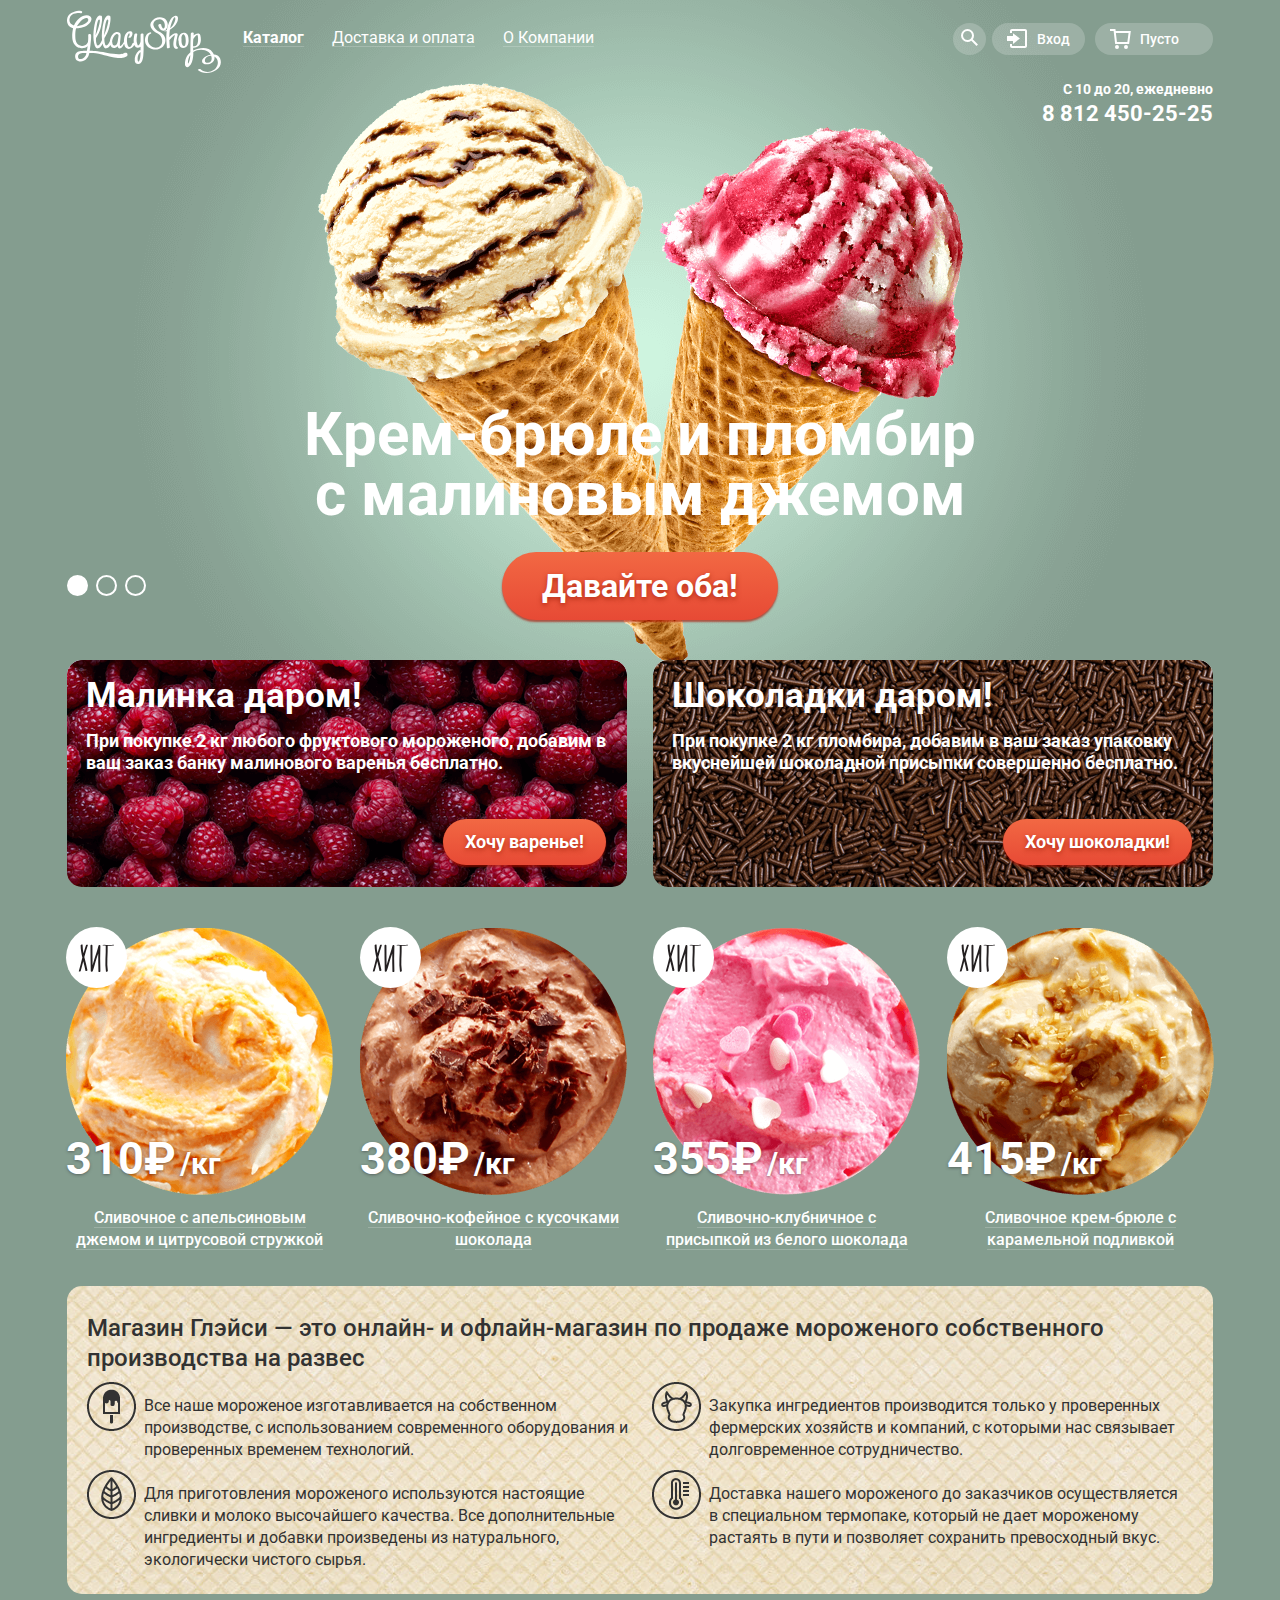
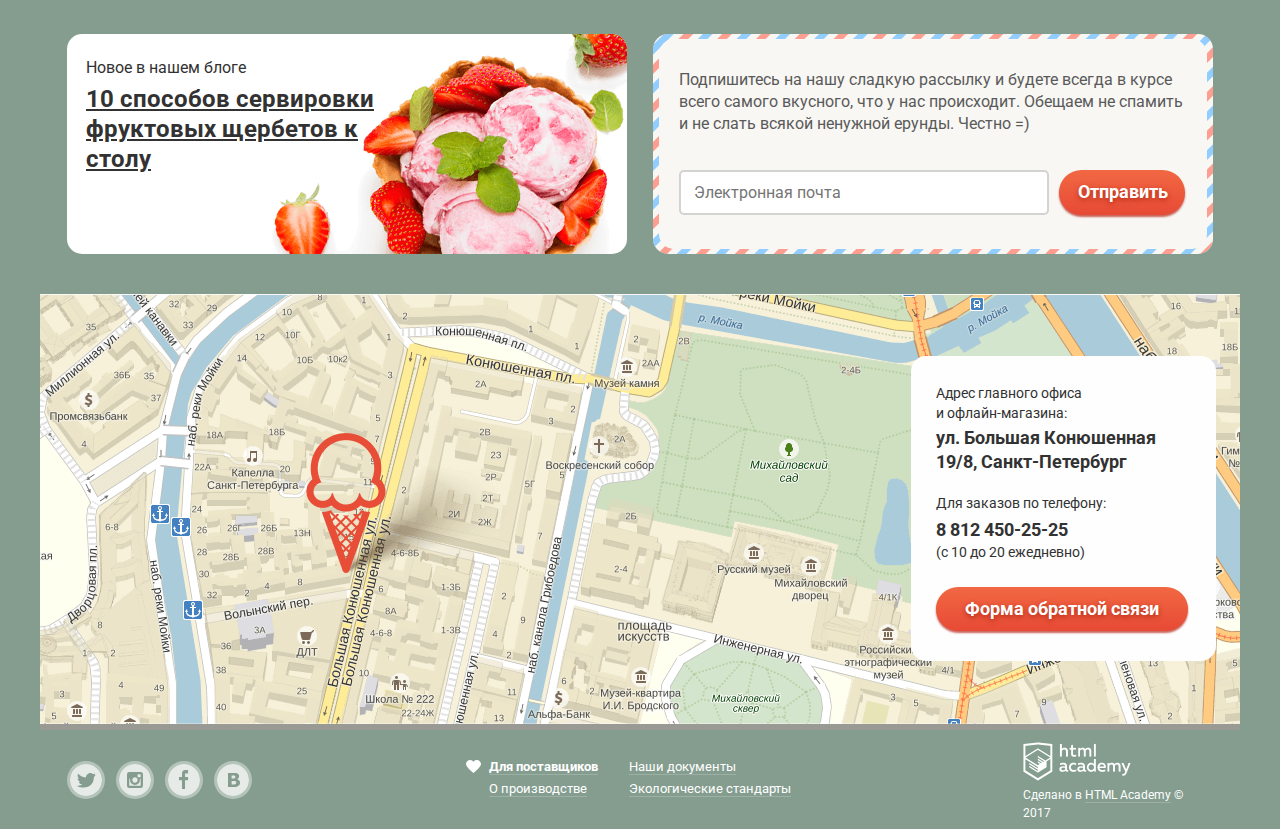
==== commit 90ff8fc3: "правка замечаний" ====
--- a/index.html
+++ b/index.html
@@ -2,6 +2,7 @@
 <html lang="ru">
   <head>
     <meta charset="utf-8">
+    <meta name="format-detection" content="telephone=no">
     <title>HTML Academy: Глейси</title>
     <link href="https://fonts.googleapis.com/css?family=Roboto:400,500,700&amp;subset=cyrillic" rel="stylesheet">
     <link href="css/normalize.css" rel="stylesheet">
@@ -17,29 +18,31 @@
         <section class="main-navigation">
           <h2 class="visually-hidden">Главное меню</h2>
           <nav>
-            <a class="logo-navigation">
+            <p class="logo-navigation">
               <img src="img-svg/logo.svg" alt="Логотип компании GllacyShop" width="154" height="64">
-            </a>
+            </p>
             <ul class="site-navigation">
               <li class="main-menu">
                 <a class="main-menu-catalog" href="#">Каталог</a>
-                <ul class="catalog-menu">
-                  <li class="catalog-menu-new">
-                    <a href="#">Новинки</a>
-                  </li>
-                  <li>
-                    <a href="catalog-sundae.html">Сливочное</a>
-                  </li>
-                  <li>
-                    <a href="#">Щербеты</a>
-                  </li>
-                  <li>
-                    <a href="#">Фруктовый лед</a>
-                  </li>
-                  <li>
-                    <a href="#">Мелорин</a>
-                  </li>
-                </ul>
+                <div class="wrapper-menu">
+                  <ul class="catalog-menu">
+                    <li class="catalog-menu-new">
+                      <a href="#">Новинки</a>
+                    </li>
+                    <li>
+                      <a href="catalog-sundae.html">Сливочное</a>
+                    </li>
+                    <li>
+                      <a href="#">Щербеты</a>
+                    </li>
+                    <li>
+                      <a href="#">Фруктовый лед</a>
+                    </li>
+                    <li>
+                      <a href="#">Мелорин</a>
+                    </li>
+                  </ul>
+                </div>
               </li>
               <li class="main-menu">
                 <a href="#">Доставка и оплата</a>
@@ -99,7 +102,7 @@
         </section>
         <p class="tel">
           С 10 до 20, ежедневно
-          <b>8 812 450-25-25</b>
+          <a href="tel:8 812 450-25-25">8 812 450-25-25</a>
         </p>
       </header>
 
@@ -258,14 +261,14 @@
         <section class="map container-map">
           <h2 class="visually-hidden">Наш магазин на карте</h2>
           <img src="img-png/map.png" width="1200" height="430" alt="Наш магазин на карте">
-          <iframe class="map-google" src="https://www.google.com/maps/embed?pb=!1m18!1m12!1m3!1d1998.5990037349977!2d30.321732489117814!3d59.93879585156386!2m3!1f0!2f0!3f0!3m2!1i1024!2i768!4f13.1!3m3!1m2!1s0x4696310fca5ba729%3A0xea9c53d4493c879f!2sBolshaya+Konyushennaya+Street%2C+19%2C+Sankt-Peterburg%2C+191186!5e0!3m2!1sen!2sru!4v1522317524189" width="1200" height="430" frameborder="0" style="border:0" allowfullscreen></iframe>
+          <iframe class="map-google" src="https://www.google.com/maps/embed?pb=!1m18!1m12!1m3!1d1998.5990037349977!2d30.321732489117814!3d59.93879585156386!2m3!1f0!2f0!3f0!3m2!1i1024!2i768!4f13.1!3m3!1m2!1s0x4696310fca5ba729%3A0xea9c53d4493c879f!2sBolshaya+Konyushennaya+Street%2C+19%2C+Sankt-Peterburg%2C+191186!5e0!3m2!1sen!2sru!4v1522317524189" width="1200" height="430" style="border:0" allowfullscreen></iframe>
           <section class="contact">
             <h2 class="visually-hidden">Адрес и телефон</h2>
             <p class="contact-text-1">Адрес главного офиса и офлайн-магазина:</p>
             <b>ул. Большая Конюшенная 19/8, Санкт-Петербург</b>
             <p class="contact-text-2">
               Для заказов по телефону:
-              <b>8 812 450-25-25</b>
+               <a href="tel:8 812 450-25-25">8 812 450-25-25</a>
               (с 10 до 20 ежедневно)
             </p>
             <a class="btn contact-btn" href="#">Форма обратной связи</a>
@@ -342,6 +345,6 @@
     </section>
     <div class="modal-overlay"></div>
     
-    <script src="/js/scripts.js"></script>
+    <script src="js/scripts.min.js"></script>
   </body>
 </html>
--- a/css/style.css
+++ b/css/style.css
@@ -125,6 +125,7 @@
   margin: 0;
   padding: 0;
   list-style: none;
+  list-style-image: url([data-uri]);
 }
 
 .site-navigation{
@@ -177,11 +178,16 @@
           box-shadow: inset 0px 2px 1px 0px rgba(105, 105, 105, 1);
 }
 
+.wrapper-menu {
+  padding: 5px;
+}
+
 .catalog-menu {
   display: none;
   position: absolute;
   z-index: 1;
   top: 30px;
+  left: 0px;
   width: 143px;
   min-height: 171px;
   background-color: #f8f7f4;
@@ -190,15 +196,15 @@
           box-shadow: 0px 20px 20px 0px rgba(0, 0, 0, 0.4);
 }
 
-.catalog-menu-new:first-of-type a {
-  font-weight: 700;
-}
-
-.catalog-menu-new:first-of-type::after {
+.catalog-menu-new {
+  margin-bottom: 9px;
+}
+
+.catalog-menu-new::after {
   content: "";
   position: absolute;
   left: 6px;
-  top: 39px;
+  top: 37px;
   height: 1px;
   width: 128px;
   background-color: #d1d0ce;
@@ -207,8 +213,8 @@
 .catalog-menu a {
   display: block;
   height: 28px;
-  margin-top: 5px;
-  margin-bottom: 5px;
+  margin-top: 4px;
+  margin-bottom: 4px;
   -webkit-box-sizing: border-box;
           box-sizing: border-box; 
   padding: 5px 20px 5px 21px;
@@ -216,6 +222,10 @@
   line-height: 16px;
   font-weight: 400;
   color: #323232;
+}
+
+.catalog-menu-new a {
+  font-weight: 700;
 }
 
 .catalog-menu a:hover {
@@ -424,7 +434,7 @@
   -webkit-box-sizing: border-box;
           box-sizing: border-box;
   width: 540px;
-  height: 242px;
+  min-height: 242px;
   margin: 5px;
   padding: 8px 15px 31px 12px;
   font-size: 13px;
@@ -447,6 +457,7 @@
   margin-right: 9px;
   background-color: transparent;
   border: none;
+  cursor: pointer;
 }
 
 .close-btn-little::before {
@@ -707,9 +718,10 @@
   text-align: right;
 }
 
-.tel b {
+.tel a {
   display: block;
   padding-top: 5px;
+  color: #ffffff;
   font-size: 22px;
   line-height: 24px;
 }
@@ -1196,7 +1208,8 @@
   line-height: 20px;
 }
 
-.contact b {
+.contact b,
+.contact-text-2 a {
   display: block;
   margin: 0;
   padding: 0;
@@ -1215,8 +1228,10 @@
   padding-bottom: 25px;
 }
 
-.contact-text-2 b {
+.contact-text-2 a {
+  display: block;
   padding-top: 5px;
+  color: #323232;
 }
 
 .contact-btn {
@@ -1525,20 +1540,18 @@
   list-style: none;
 }
 
-.pagination-item {
+.pagination-item a{
+  display: block;
   margin-right: 2px;
   margin-left: 2px;
   padding: 2px 8px 2px 8px;
-  border-radius: 50%;
-}
-
-.pagination-item a {
   color: #ffffff;
   font-weight: 500;
-}
-
-.pagination-item:hover:not(.pagination-item-curent),
-.pagination-item:focus:not(.pagination-item-curent) {
+  border-radius: 50%;
+}
+
+.pagination-item a:hover:not(.pagination-item-curent),
+.pagination-item a:focus:not(.pagination-item-curent) {
   background-color: rgba(255, 255, 255, 0.2);
 }
 
@@ -1546,13 +1559,9 @@
   color: #323232;
 }
 
-.pagination-item-curent {
+.pagination-item .pagination-item-curent {
   color: #323232;
   background-color: #ffffff;
-}
-
-.pagination-item-curent a {
-  color: #323232;
 }
 
 .pagination-control {
@@ -1608,10 +1617,10 @@
   display: block;
   width: 32px;
   height: 32px;
-  margin-right: 14px;
+  margin-right: 11px;
   background-repeat: no-repeat;
   background-position: center;
-  border: 2px solid rgba(255, 255, 255, 0.5);
+  border: 3px solid rgba(255, 255, 255, 0.5);
   border-radius: 50%;
   opacity: 0.8;
 }
@@ -1905,6 +1914,7 @@
 .feedback-form textarea {
   width: 428px;
   padding: 8px 15px 25px 15px;
+  resize: none;
 }
 
 
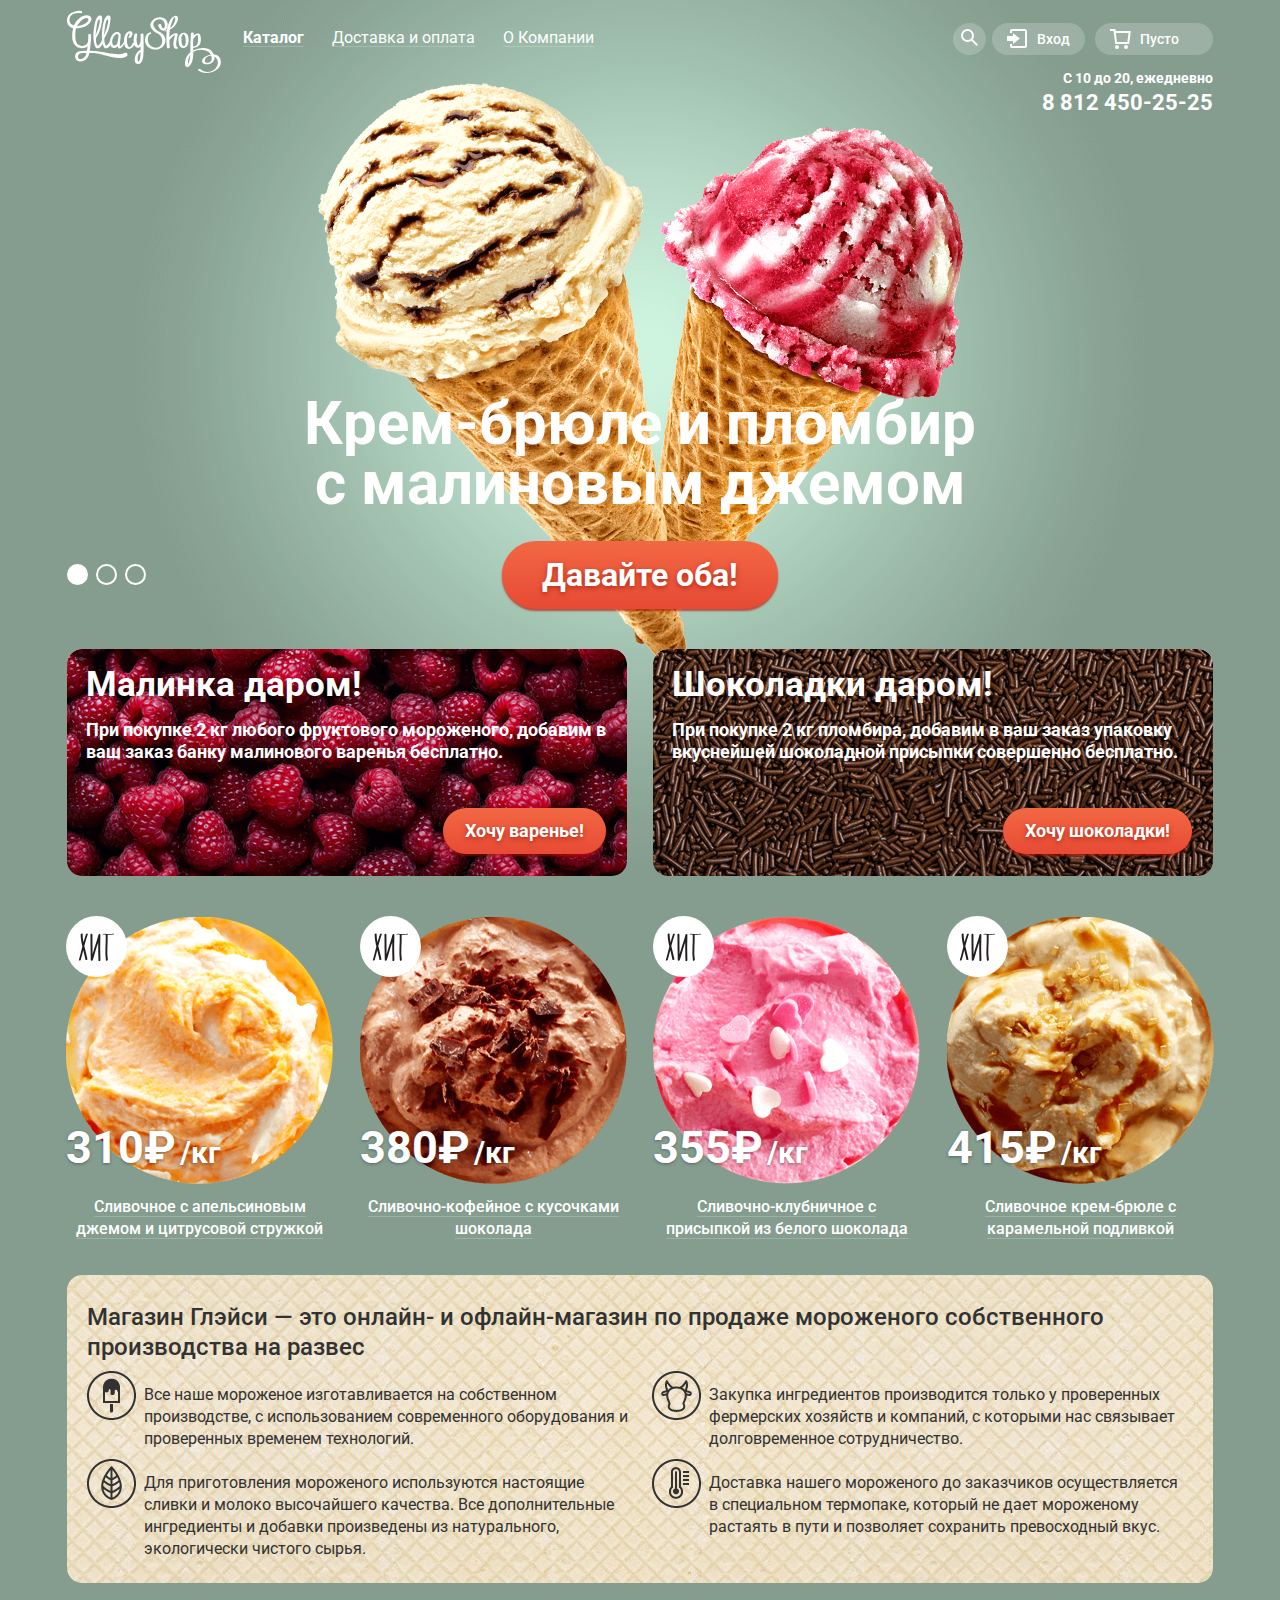
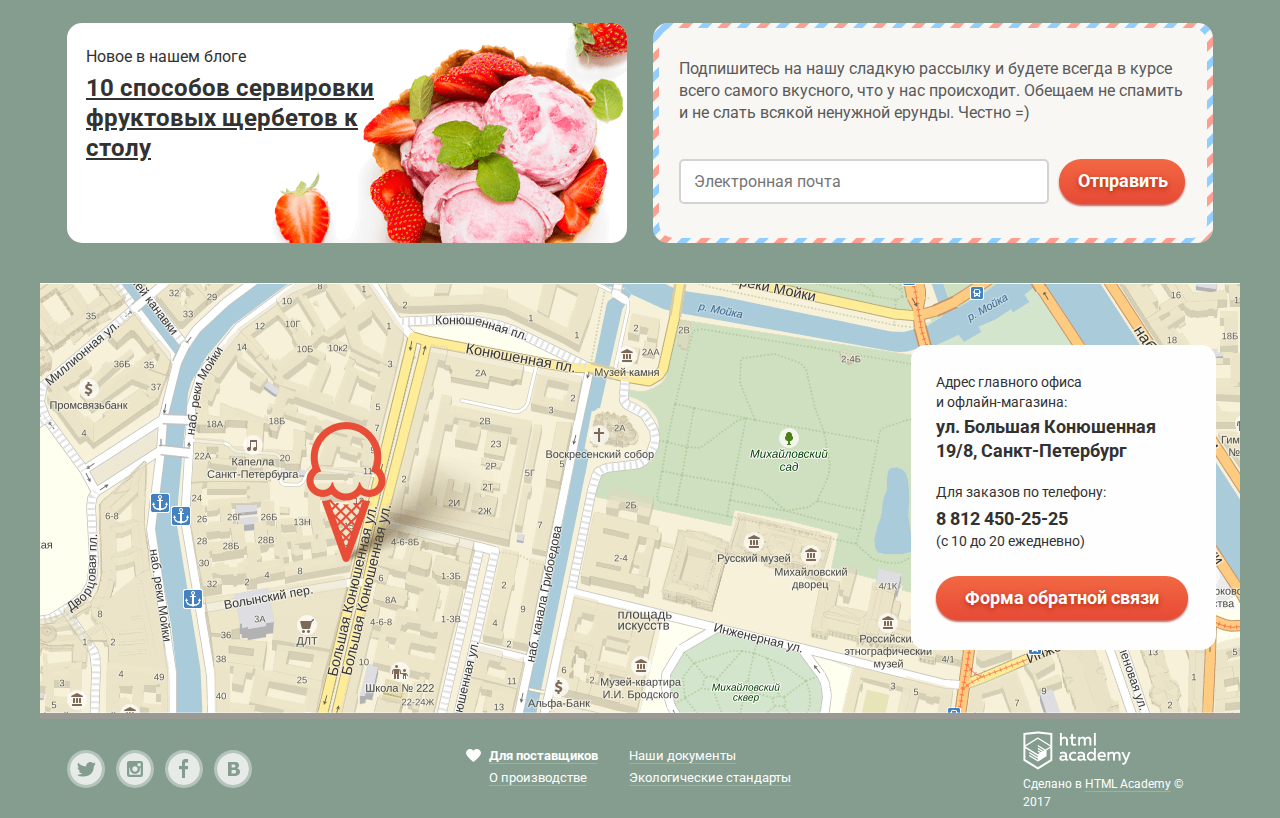
==== commit 7f77efb1: "убрала лишний сдвиг" ====
--- a/index.html
+++ b/index.html
@@ -18,9 +18,9 @@
         <section class="main-navigation">
           <h2 class="visually-hidden">Главное меню</h2>
           <nav>
-            <p class="logo-navigation">
+            <span class="logo-navigation">
               <img src="img-svg/logo.svg" alt="Логотип компании GllacyShop" width="154" height="64">
-            </p>
+            </span>
             <ul class="site-navigation">
               <li class="main-menu">
                 <a class="main-menu-catalog" href="#">Каталог</a>
